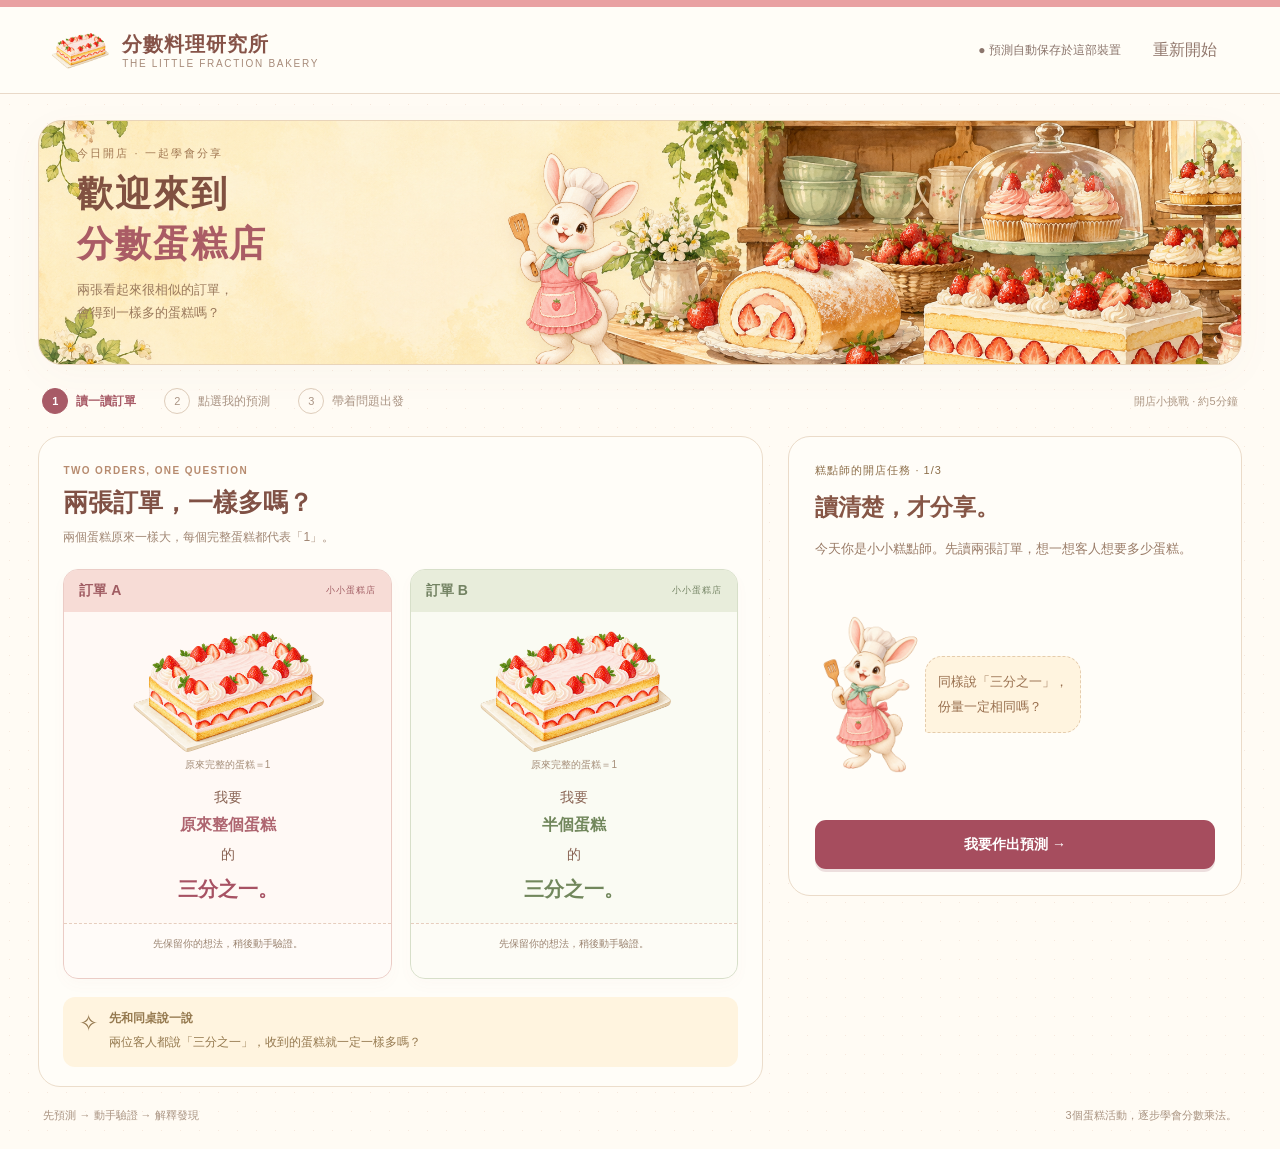
==== index.html @ c079eb22 "Publish cake fraction activities without text recording or automatic answer reveal" ====
<!doctype html><html lang="zh-Hant"><head><meta charset="utf-8"><meta name="viewport" content="width=device-width,initial-scale=1"><meta name="description" content="歡迎來到分數蛋糕店。先比較兩張訂單、點選預測，再透過蛋糕分享與雙色面積模型探索分數乘法。"><title>分數料理研究所｜分數蛋糕店</title><link rel="stylesheet" href="style.css?v=click-only-20261025"></head><body><div id="app"></div><script src="app.js?v=click-only-20261025"></script></body></html>
---- style.css ----
:root{--ink:#273e39;--muted:#6a7770;--paper:#faf8f0;--green:#285f4c;--line:#dce1d5;--blue:#88c6dd;--orange:#efb17a;--cream:#f3e5cd}*{box-sizing:border-box}body{margin:0;background:var(--paper);color:var(--ink);font-family:"Noto Sans TC","PingFang TC","Microsoft JhengHei",sans-serif;font-size:16px}button,input{font:inherit}button{cursor:pointer;touch-action:manipulation}button:disabled{cursor:not-allowed;opacity:.42}button:focus-visible,input:focus-visible,[tabindex]:focus-visible{outline:3px solid #d58c36;outline-offset:4px}header{height:88px;border-bottom:1px solid var(--line);display:flex;align-items:center;justify-content:space-between;padding:0 4vw;background:#fffdf7}.brand{display:flex;align-items:center;gap:13px}.logo{width:43px;height:43px;background:var(--green);color:#fff5df;border-radius:14px;display:grid;place-items:center;font-size:26px}.brand b{font-size:20px;letter-spacing:1px}.small{font-size:12px;letter-spacing:1.5px;color:var(--muted)}.header-right{display:flex;align-items:center;gap:20px}.save{font-size:13px;color:var(--muted)}.textbtn{background:transparent;border:0;color:var(--muted);padding:12px}.layout{max-width:1530px;margin:auto;display:grid;grid-template-columns:240px 1fr;min-height:calc(100vh - 88px)}aside{padding:35px 22px 25px 32px;border-right:1px solid var(--line)}.eyebrow{font-size:11px;letter-spacing:2px;font-weight:700;color:var(--muted)}.nav{width:100%;border:1px solid transparent;background:transparent;text-align:left;display:flex;gap:13px;padding:19px 12px;border-radius:14px;margin-top:15px;color:var(--ink);align-items:center}.nav.active{background:#e7eddf;border-color:#d5dfcb}.num{flex-shrink:0;width:32px;height:32px;border:1px solid #becabc;border-radius:50%;display:grid;place-items:center;font-size:14px}.active .num{background:var(--green);color:white;border:0}.nav strong{display:block;font-size:15px;line-height:1.6}.nav small{font-size:11px;color:var(--muted)}.aside-note{border-top:1px solid var(--line);margin-top:44px;padding-top:22px;font-size:13px;line-height:1.9;color:var(--muted)}.leaf{font-size:30px;color:#91a37b}.main{padding:34px 3vw 28px}.kicker{font-size:12px;letter-spacing:2px;color:#6d806b;display:flex;align-items:center;gap:10px}.dot{width:7px;height:7px;background:#769779;border-radius:50%}h1{font-size:32px;letter-spacing:1px;margin:12px 0 11px;line-height:1.4}.subtitle{margin:0 0 24px;color:var(--muted);font-size:14px;line-height:1.9}.stepbar{display:flex;align-items:center;gap:12px;margin-bottom:22px}.stepbar .track{display:flex;gap:5px;flex:1}.track i{height:4px;flex:1;background:#e0e5d9;border-radius:5px}.track i.done{background:#50785c}.stepbar span{font-size:12px;white-space:nowrap;color:var(--muted)}.workspace{display:grid;grid-template-columns:minmax(0,1.45fr) minmax(300px,1fr);border:1px solid var(--line);border-radius:22px;overflow:hidden;box-shadow:0 12px 40px #30462b06;background:#fffdf7;min-height:520px}.canvas{padding:26px 25px 20px;display:flex;flex-direction:column;position:relative;background:radial-gradient(circle at 15% 15%,#f4edda 0,transparent 50%),#f5f4e9}.canvas-top{display:flex;justify-content:space-between;align-items:center;font-size:12px;color:#647064}.pill{padding:7px 12px;background:#fffdf4;border:1px solid #d9decf;border-radius:20px;font-size:11px}.board{flex:1;display:flex;align-items:center;justify-content:center;min-height:280px;flex-direction:column}.model{width:100%;max-width:550px;display:block;overflow:visible}.model [role=button]{cursor:pointer;outline:none}.model [role=button]:focus-visible rect{stroke:#e17b28;stroke-width:5}.model .cell{transition:fill .25s}.legend{display:flex;flex-wrap:wrap;gap:12px;justify-content:center;font-size:11px;color:#65736a;margin-top:13px}.swatch{width:12px;height:12px;border-radius:3px;display:inline-block;vertical-align:middle;margin-right:5px;background:var(--blue)}.swatch.stripe{background:repeating-linear-gradient(135deg,#8bc8db,#8bc8db 3px,#3e685d 3px,#3e685d 4px)}.swatch.blank{background:#e7ddc9}.canvas-foot{font-size:12px;color:#7b8171;margin-top:20px;text-align:center;line-height:1.8}.control{padding:28px 27px;display:flex;flex-direction:column;border-left:1px solid var(--line)}.tag{font-size:11px;color:#8b6d48;letter-spacing:1px;margin-bottom:12px}.control h2{font-size:23px;line-height:1.55;margin:0 0 14px}.instruction{font-size:15px;line-height:1.9;color:#5e7064;margin:0 0 22px}.options{display:flex;flex-wrap:wrap;gap:9px}.opt{min-height:49px;padding:12px 17px;border:1px solid #d9dfd4;background:white;color:var(--ink);border-radius:11px}.opt.selected{background:#e8f0e3;border:2px solid var(--green);padding:11px 16px}.answers{display:flex;flex-wrap:wrap;gap:14px;align-items:center;font-size:16px;line-height:2.5}.answers label{display:flex;gap:9px;align-items:center}.answers input{width:65px;height:47px;border:1.5px solid #b8cabb;background:#fff;border-radius:9px;text-align:center;color:var(--green);font-size:21px;appearance:textfield}.answers input::-webkit-inner-spin-button{appearance:none}.frac{display:inline-flex;flex-direction:column;vertical-align:middle;text-align:center;line-height:1.25;margin:0 6px;font-family:Georgia,serif;font-size:1.15em;min-width:24px}.frac>span:first-child{border-bottom:1.5px solid currentColor;padding:0 5px 3px}.frac>span:last-child{padding:3px 5px 0}.frac input{height:40px;width:52px}.equation{font-size:25px;line-height:2.7;text-align:center;color:var(--green);margin:15px 0}.message{font-size:14px;line-height:1.8;border-radius:10px;padding:10px 12px;margin-top:15px}.message.good{background:#e9f2e3;color:#356143}.message.bad{background:#fcf0df;color:#87562e}.hintbox{background:#f6efd9;color:#75633c;font-size:13px;line-height:1.9;padding:12px;border-radius:10px;margin-top:12px}.actions{margin-top:auto;padding-top:24px;display:flex;gap:10px}.primary{background:var(--green);color:white;border:0;border-radius:11px;min-height:49px;padding:12px 23px;font-weight:600;flex:1}.secondary{background:#fffdf7;color:var(--green);border:1px solid #cbd5c4;border-radius:11px;padding:12px 16px;min-height:49px}.tools{display:flex;justify-content:space-between;align-items:center;margin-top:20px;font-size:12px;color:var(--muted)}.tools button{font-size:12px}.hintbtn{border:0;background:transparent;color:#8a7045;padding:12px}.footerline{display:flex;justify-content:space-between;margin-top:23px;color:#899080;font-size:11px;letter-spacing:.5px}.chefnote{margin-top:20px;display:flex;gap:12px;padding:15px 18px;background:#eeefdf;border-radius:14px;font-size:13px;line-height:1.8;color:#62715e}.cheficon{font-size:26px;flex-shrink:0}.complete{text-align:center;padding:65px 30px}.complete h2{font-size:31px}.complete p{line-height:2;color:var(--muted)}.stamp{font-size:65px}.complete .primary{display:inline-block;max-width:300px}.comparison{display:grid;grid-template-columns:1fr 1fr;width:100%;gap:15px}.mini{background:#fff9;border-radius:15px;padding:14px 8px;text-align:center}.mini p{font-size:13px}.formula-card{border:1px solid #d9decd;background:#fff9;border-radius:15px;padding:20px;width:100%;text-align:center}.formula-card p{font-size:13px;line-height:1.9}.model-label{font-size:15px;fill:#526653;font-family:inherit}.top-note{font-size:12px;line-height:1.8;color:#7d745d;margin-top:15px}.whole-hit{border-radius:10px}.reviewbtn{margin-top:15px}.saved-alert{color:#a06b34} @media(min-width:1500px){.main{padding-top:42px}.workspace{min-height:560px}}@media(max-width:1100px){.layout{grid-template-columns:190px 1fr}aside{padding-left:18px;padding-right:12px}.main{padding:28px 22px}.workspace{grid-template-columns:1.1fr 1fr}.control{padding:24px 20px}h1{font-size:28px}.canvas{padding:23px 15px}}@media(max-width:850px){header{height:75px;padding:0 20px}.save{display:none}.layout{display:block}aside{padding:15px 20px;border:0;display:flex;gap:8px}.eyebrow,.aside-note{display:none}.nav{margin:0;padding:10px 7px;gap:7px}.nav strong{font-size:12px}.nav small{display:none}.num{width:26px;height:26px;font-size:12px}.main{padding:12px 20px 25px}.workspace{grid-template-columns:1fr 1fr}h1{font-size:27px}.board{min-height:235px}.control h2{font-size:20px}}@media(max-width:650px){.brand b{font-size:17px}.brand .small{font-size:9px}.header-right{gap:0}.workspace{display:flex;flex-direction:column}.canvas{min-height:300px}.board{min-height:210px}.control{border-left:0;border-top:1px solid var(--line)}.canvas-foot{margin-top:10px}.subtitle{font-size:13px}.footerline span:last-child{display:none}.tools{flex-wrap:wrap}.comparison{gap:5px}.nav{justify-content:center}.nav strong{font-size:11px}.nav .num{display:none}}@media(prefers-reduced-motion:reduce){*{transition:none!important;animation:none!important}}
/* The little fraction bakery */
:root{--ink:#624740;--muted:#8b756c;--paper:#fffbf4;--green:#a64d5e;--line:#eddfd1;--cream:#fff0d6}body{background-color:var(--paper);background-image:radial-gradient(#e9cbbc66 .7px,transparent .7px);background-size:19px 19px}header{background:#fffdf7;border-top:7px solid #e9a1a2;height:94px;border-bottom-color:#e9d9c8}.logo{width:58px;height:53px;background:transparent;border-radius:0}.logo img{width:100%;height:100%;object-fit:contain}.brand b{color:#865348;font-size:20px}.brand .small{color:#a78b7a;letter-spacing:1.7px;font-size:10px}.header-right .save{font-size:12px}.layout{min-height:calc(100vh - 94px)}aside{background:#fffaf0b8}.nav{border-radius:14px;padding:15px 10px;margin-top:10px}.nav.active{background:#f9e7e4;border-color:#edccca}.num{border-color:#d7baad}.nav strong{font-size:14px}.nav small{color:#9a7d70}.intro-nav{border:1px dashed #dec5b4;background:#fff7e9}.intro-nav .num{font-size:11px}.aside-note{margin-top:22px;padding-top:10px}.aside-chef{display:block;width:116px;height:155px;object-fit:contain;margin:0 auto 10px}.leaf{display:none}.main{padding-top:24px}.bakery-ribbon{height:93px;margin-bottom:22px;border:1px solid #eddbc1;border-radius:16px;background:#fff2d7 url('bakery-banner.png') center 46%/cover no-repeat;display:flex;justify-content:center;flex-direction:column;padding:16px 22px;overflow:hidden;color:#845543}.bakery-ribbon span{font-size:19px;font-weight:700;letter-spacing:1px;width:max-content;max-width:65%;text-shadow:0 1px 6px #fff7e8}.bakery-ribbon small{font-size:11px;margin-top:8px;letter-spacing:2px}.kicker{color:#a66d65}.dot{background:#d88f91}h1{font-size:30px;margin-top:9px}.subtitle{margin-bottom:18px}.track i.done{background:#bc737d}.workspace{border-radius:23px;box-shadow:0 10px 35px #9a604a08;background:#fffdfa}.canvas{background:radial-gradient(ellipse at 20% 20%,#fff4df,transparent 70%),#fbf4e8}.canvas-top{color:#8d7566}.pill{border-color:#ead5bb;color:#967a59}.control{background:#fffdf9}.control .tag{color:#ad7c65}.primary{background:#a64d5e;box-shadow:0 3px 0 #843a4c26;transition:background .15s,transform .15s}.primary:hover:not(:disabled){background:#943e50;transform:translateY(-1px)}.primary:disabled{box-shadow:none}.secondary{border-color:#d9c1b1;color:#916150}.opt{border-color:#e4d2c3;background:#fffdfa;color:#705047}.opt.selected{background:#fceae7;border-color:#b86676}.answers input{border-color:#d6b8ac;color:#a04f5a;background:#fffefb}.hintbox{background:#fff0d5;color:#8e6b42}.message.good{background:#edf3e7;color:#56734f}.message.bad{background:#fff0de;color:#966337}.textbtn{color:#93796e}.chefnote{background:#f7ece1;border:1px solid #ead7c7;align-items:center;color:#896957;margin-top:17px;padding:9px 17px}.cheficon{height:70px;width:52px;object-fit:contain}.chefnote strong{color:#9d5862}.legend{color:#8a7668}.canvas-foot{color:#9b8977}.celebration-cake{width:180px;height:125px;object-fit:contain}.complete{padding-top:34px}.prediction-recall{border:1px dashed #d9b7a4;border-radius:12px;background:#fff6e8;padding:11px 13px;font-size:12px;line-height:1.7;margin-bottom:12px}.prediction-recall p{margin:5px 0}.order-comparison{max-width:600px;margin:20px auto;border:1px solid #e6d7c1;border-radius:16px;padding:18px;background:#fff9ee}.comparison-heading{font-weight:bold;color:#9c5961;margin-bottom:12px}.order-comparison>p{font-size:13px;line-height:1.8}.order-comparison .mini{background:#fffdf7}.original-prediction{border-top:1px dashed #e4cdba;padding-top:12px;color:#977969;font-size:12px!important}.intro-main{max-width:1360px;margin:0 auto;padding:26px 3vw 20px}.welcome-hero{height:245px;border:1px solid #e9d4b9;border-radius:24px;background:#fff0d3 url('bakery-banner.png') center/cover no-repeat;position:relative;overflow:hidden;box-shadow:0 10px 40px #986c4709}.welcome-copy{padding:25px 38px;position:relative;z-index:1}.bakery-label{font-size:11px;letter-spacing:2px;color:#a17852}.welcome-copy h1{font-size:36px;font-weight:700;line-height:1.4;letter-spacing:2px;margin:8px 0;color:#815141}.welcome-copy h1 em{font-style:normal;color:#aa5c65}.welcome-copy p{font-size:13px;line-height:1.8;margin:8px 0;color:#9a795c}.welcome-bunny{position:absolute;left:38%;bottom:-8px;height:220px;max-width:26%;object-fit:contain;filter:drop-shadow(0 5px 7px #ad75451c)}.intro-stepper{display:flex;gap:28px;align-items:center;padding:23px 4px 22px}.intro-stepper>span{display:flex;align-items:center;gap:8px;font-size:12px;color:#aa9484}.intro-stepper i{font-style:normal;display:grid;place-items:center;width:26px;height:26px;border-radius:50%;border:1px solid #decdbb;font-size:11px}.intro-stepper .current{font-weight:700;color:#a85b67}.intro-stepper .current i{background:#a85b67;color:#fff;border-color:#a85b67}.intro-stepper .done i{background:#eaf0e1;border-color:#d7e0c7;color:#72855e}.intro-stepper small{margin-left:auto;font-size:11px;color:#ad9784}.intro-layout{display:grid;grid-template-columns:minmax(0,1.6fr) minmax(300px,1fr);gap:25px;align-items:start}.order-area{padding:23px 24px 19px;border:1px solid #ecddcb;border-radius:22px;background:#fffdf8}.order-heading h2{font-size:25px;color:#805145;margin:8px 0}.order-heading>p{font-size:12px;line-height:1.8;color:#a08673;margin:7px 0 20px}.order-heading .eyebrow{color:#b78b6f;letter-spacing:1.4px;font-size:10px}.order-cards{display:grid;grid-template-columns:1fr 1fr;gap:18px}.order-card{background:#fff9f5;border:1px solid #ebccc6;border-radius:15px;overflow:hidden;position:relative;text-align:center;box-shadow:0 6px 15px #ad7c5d07}.order-top{display:flex;align-items:center;justify-content:space-between;padding:12px 15px;background:#f7dcd6;color:#a05c62;font-weight:bold;font-size:14px}.order-top small{font-size:9px;font-weight:400;letter-spacing:1px}.order-card.mint{border-color:#d7dfc9;background:#fafbf3}.mint .order-top{background:#e8eddb;color:#738363}.order-cake{display:block;margin:12px auto 0;width:86%;height:130px;object-fit:contain;transition:transform .2s}.order-card:hover .order-cake{transform:translateY(-3px)}.whole-caption{font-size:10px;color:#a58e79}.order-card>p{font-size:14px;line-height:1.9;margin:12px 8px 15px;color:#896353}.order-card p span{display:block;font-size:16px;font-weight:600;color:#ae6570}.order-card p strong{display:block;font-size:20px;color:#a75263;margin-top:3px}.mint p span,.mint p strong{color:#71875c}.receipt-bottom{border-top:1px dashed #e7cebe;font-size:10px;line-height:1.7;padding:11px 10px;min-height:55px;background:#fffdf96b;color:#9b8471}.talk-prompt{display:flex;gap:11px;margin-top:18px;background:#fff4df;border-radius:12px;padding:13px 16px;font-size:12px;color:#95794f}.talk-prompt>span{font-size:23px}.talk-prompt p{margin:5px 0 0;line-height:1.8}.intro-control{background:#fffdf8;border:1px solid #ebdbc9;border-radius:22px;padding:26px;display:flex;flex-direction:column;min-height:460px}.intro-control h2{font-size:23px;line-height:1.5;margin:0 0 12px;color:#865646}.intro-control>p{font-size:13px;line-height:1.9;color:#9a7c68;margin:0 0 18px}.intro-control .primary{flex:none;margin-top:20px;font-size:14px}.chef-speech{display:flex;gap:5px;align-items:center;padding:15px 0 5px;flex:1}.chef-speech img{width:105px;height:165px;object-fit:contain}.chef-speech span{border:1px dashed #e5ccac;border-radius:17px 17px 17px 3px;background:#fff4df;padding:13px 12px;font-size:13px;color:#99704f;line-height:1.9}.prediction-options{display:grid;gap:9px}.prediction-options .opt{text-align:left;min-height:46px;padding:10px 14px;font-size:13px}.prediction-options .opt.selected{padding:9px 13px}.reason-label{margin-top:20px;font-size:12px;color:#93735f;font-weight:bold}textarea{font:inherit;font-size:13px;line-height:1.8;resize:vertical;border:1px solid #deccba;border-radius:11px;padding:11px 13px;min-height:87px;background:#fffefa;color:#745449;margin-top:8px;width:100%}textarea:focus{outline:2px solid #c78a91;outline-offset:2px}.reason-help{font-size:10px;color:#b19b86;line-height:1.7;margin-top:7px}.intro-feedback{min-height:45px;font-size:12px;line-height:1.8;color:#94744d;margin-top:15px}.prediction-note{border:1px dashed #dfc9b5;border-radius:12px;padding:12px 14px;background:#fff8ec;margin-top:16px;font-size:12px;color:#a08065;overflow-wrap:anywhere}.prediction-note p{line-height:1.8;margin:4px 0 0}.intro-footer{display:flex;justify-content:space-between;padding:21px 5px 6px;font-size:11px;color:#aa9482}.intro-control .textbtn{font-size:11px;margin-top:10px}.comparison .model{max-width:100%}
@media(min-width:1500px){.intro-main{padding-top:34px}.welcome-hero{height:265px}.welcome-copy{padding-top:30px}.welcome-bunny{height:250px}}
@media(max-width:1100px){.intro-main{padding-left:25px;padding-right:25px}.intro-layout{gap:18px;grid-template-columns:minmax(0,1.45fr) minmax(295px,1fr)}.order-area{padding:21px 17px}.order-cards{gap:12px}.intro-control{padding:23px 20px}.order-card p span{font-size:14px}.order-cake{height:110px}.welcome-copy h1{font-size:32px}.intro-stepper{gap:17px}.welcome-bunny{left:40%;height:205px}}
@media(max-width:850px){header{height:80px}.layout{min-height:calc(100vh - 80px)}aside{padding-top:13px;padding-bottom:13px}.aside-note{display:none}.nav{margin-top:0;padding:9px 5px}.nav strong{font-size:11px}.intro-nav{border-style:solid}.bakery-ribbon{height:75px;padding:10px 16px;margin-bottom:18px}.bakery-ribbon span{font-size:16px}.intro-layout{grid-template-columns:1fr}.intro-control{min-height:0}.chef-speech{display:none}.welcome-hero{height:220px}.welcome-copy{padding-left:25px}.welcome-bunny{height:195px;left:41%}.intro-stepper{gap:18px}.intro-stepper small{display:none}.order-cake{height:145px}.intro-control .primary{align-self:stretch}.order-area{padding:23px}.order-card>p{font-size:15px}.order-card p span{font-size:17px}}
@media(max-width:650px){header{padding-left:13px;padding-right:13px}.brand b{font-size:16px}.logo{width:44px;height:43px}.brand .small{font-size:8px}.header-right .textbtn{font-size:11px;padding:8px}.intro-main{padding:17px 15px}.welcome-hero{height:225px;border-radius:18px;background-position:42% center}.welcome-copy{padding:23px 20px;max-width:80%;background:linear-gradient(90deg,#fff4d3ed 60%,#fff4d300)}.welcome-copy h1{font-size:27px}.welcome-copy p{font-size:11px}.bakery-label{font-size:9px;letter-spacing:1px}.welcome-bunny{height:150px;left:auto;right:0;bottom:-5px;max-width:31%}.intro-stepper{padding-top:18px;padding-bottom:18px;gap:12px;justify-content:space-between}.intro-stepper>span{font-size:10px;gap:5px}.intro-stepper i{width:21px;height:21px;font-size:9px}.order-area{padding:20px 14px}.order-heading h2{font-size:22px}.order-cards{gap:10px}.order-top{padding:10px;font-size:12px}.order-top small{display:none}.order-cake{height:95px;width:94%}.order-card>p{font-size:12px;margin:8px 5px 13px}.order-card p span{font-size:13px}.order-card p strong{font-size:17px}.whole-caption{font-size:8px}.receipt-bottom{font-size:9px;min-height:60px;padding:9px 7px}.talk-prompt{padding:12px;font-size:11px}.intro-control{padding:23px 20px}.intro-footer{font-size:10px;gap:15px;line-height:1.8}.intro-footer span:last-child{display:none}.bakery-ribbon span{font-size:14px;max-width:72%}.bakery-ribbon small{font-size:9px}.main{padding-top:10px}.canvas{min-height:320px}.nav strong{font-size:10px}.aside-chef{display:none}.chefnote{font-size:12px}.cheficon{height:58px;width:42px}.order-comparison{padding:13px}.order-comparison .mini{padding:10px 5px}}
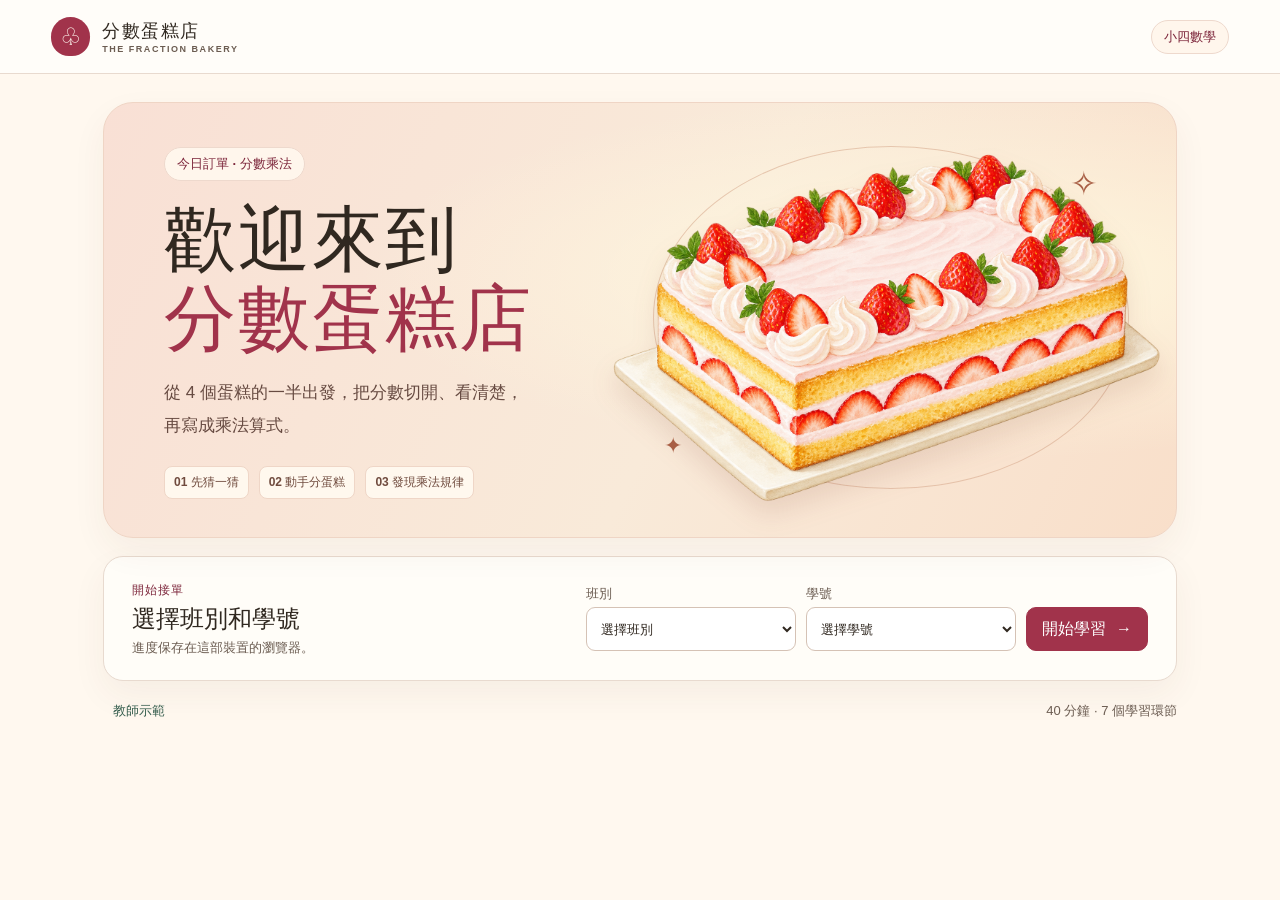
==== commit c14b25a8: "Build the 40-minute fraction bakery lesson" ====
--- a/index.html
+++ b/index.html
@@ -1 +1,14 @@
-<!doctype html><html lang="zh-Hant"><head><meta charset="utf-8"><meta name="viewport" content="width=device-width,initial-scale=1"><meta name="description" content="歡迎來到分數蛋糕店。先比較兩張訂單、點選預測，再透過蛋糕分享與雙色面積模型探索分數乘法。"><title>分數料理研究所｜分數蛋糕店</title><link rel="stylesheet" href="style.css?v=click-only-20261025"></head><body><div id="app"></div><script src="app.js?v=click-only-20261025"></script></body></html>
+<!doctype html>
+<html lang="zh-Hant-HK">
+<head>
+<meta charset="utf-8">
+<meta name="viewport" content="width=device-width, initial-scale=1">
+<meta name="description" content="由四個蛋糕的一半開始，用等分和面積模型探索分數乘法。">
+<meta name="theme-color" content="#fff8f0">
+<title>分數料理研究所｜分數蛋糕店</title>
+<link rel="stylesheet" href="./style.css?v=20261108">
+<script defer src="./app.js?v=20261108"></script>
+<script defer src="https://wongngaiyam3-rgb.github.io/learning-resource-hub/xiaoke-widget/v1.js?v=20261102-1" data-xiaoke-site="分數料理研究所" data-xiaoke-topic="fraction"></script>
+</head>
+<body><a class="skip" href="#main">跳到學習內容</a><div id="app"></div><noscript>請啟用 JavaScript 後再進入分數蛋糕店。</noscript></body>
+</html>
--- a/style.css
+++ b/style.css
@@ -1,7 +1,235 @@
-:root{--ink:#273e39;--muted:#6a7770;--paper:#faf8f0;--green:#285f4c;--line:#dce1d5;--blue:#88c6dd;--orange:#efb17a;--cream:#f3e5cd}*{box-sizing:border-box}body{margin:0;background:var(--paper);color:var(--ink);font-family:"Noto Sans TC","PingFang TC","Microsoft JhengHei",sans-serif;font-size:16px}button,input{font:inherit}button{cursor:pointer;touch-action:manipulation}button:disabled{cursor:not-allowed;opacity:.42}button:focus-visible,input:focus-visible,[tabindex]:focus-visible{outline:3px solid #d58c36;outline-offset:4px}header{height:88px;border-bottom:1px solid var(--line);display:flex;align-items:center;justify-content:space-between;padding:0 4vw;background:#fffdf7}.brand{display:flex;align-items:center;gap:13px}.logo{width:43px;height:43px;background:var(--green);color:#fff5df;border-radius:14px;display:grid;place-items:center;font-size:26px}.brand b{font-size:20px;letter-spacing:1px}.small{font-size:12px;letter-spacing:1.5px;color:var(--muted)}.header-right{display:flex;align-items:center;gap:20px}.save{font-size:13px;color:var(--muted)}.textbtn{background:transparent;border:0;color:var(--muted);padding:12px}.layout{max-width:1530px;margin:auto;display:grid;grid-template-columns:240px 1fr;min-height:calc(100vh - 88px)}aside{padding:35px 22px 25px 32px;border-right:1px solid var(--line)}.eyebrow{font-size:11px;letter-spacing:2px;font-weight:700;color:var(--muted)}.nav{width:100%;border:1px solid transparent;background:transparent;text-align:left;display:flex;gap:13px;padding:19px 12px;border-radius:14px;margin-top:15px;color:var(--ink);align-items:center}.nav.active{background:#e7eddf;border-color:#d5dfcb}.num{flex-shrink:0;width:32px;height:32px;border:1px solid #becabc;border-radius:50%;display:grid;place-items:center;font-size:14px}.active .num{background:var(--green);color:white;border:0}.nav strong{display:block;font-size:15px;line-height:1.6}.nav small{font-size:11px;color:var(--muted)}.aside-note{border-top:1px solid var(--line);margin-top:44px;padding-top:22px;font-size:13px;line-height:1.9;color:var(--muted)}.leaf{font-size:30px;color:#91a37b}.main{padding:34px 3vw 28px}.kicker{font-size:12px;letter-spacing:2px;color:#6d806b;display:flex;align-items:center;gap:10px}.dot{width:7px;height:7px;background:#769779;border-radius:50%}h1{font-size:32px;letter-spacing:1px;margin:12px 0 11px;line-height:1.4}.subtitle{margin:0 0 24px;color:var(--muted);font-size:14px;line-height:1.9}.stepbar{display:flex;align-items:center;gap:12px;margin-bottom:22px}.stepbar .track{display:flex;gap:5px;flex:1}.track i{height:4px;flex:1;background:#e0e5d9;border-radius:5px}.track i.done{background:#50785c}.stepbar span{font-size:12px;white-space:nowrap;color:var(--muted)}.workspace{display:grid;grid-template-columns:minmax(0,1.45fr) minmax(300px,1fr);border:1px solid var(--line);border-radius:22px;overflow:hidden;box-shadow:0 12px 40px #30462b06;background:#fffdf7;min-height:520px}.canvas{padding:26px 25px 20px;display:flex;flex-direction:column;position:relative;background:radial-gradient(circle at 15% 15%,#f4edda 0,transparent 50%),#f5f4e9}.canvas-top{display:flex;justify-content:space-between;align-items:center;font-size:12px;color:#647064}.pill{padding:7px 12px;background:#fffdf4;border:1px solid #d9decf;border-radius:20px;font-size:11px}.board{flex:1;display:flex;align-items:center;justify-content:center;min-height:280px;flex-direction:column}.model{width:100%;max-width:550px;display:block;overflow:visible}.model [role=button]{cursor:pointer;outline:none}.model [role=button]:focus-visible rect{stroke:#e17b28;stroke-width:5}.model .cell{transition:fill .25s}.legend{display:flex;flex-wrap:wrap;gap:12px;justify-content:center;font-size:11px;color:#65736a;margin-top:13px}.swatch{width:12px;height:12px;border-radius:3px;display:inline-block;vertical-align:middle;margin-right:5px;background:var(--blue)}.swatch.stripe{background:repeating-linear-gradient(135deg,#8bc8db,#8bc8db 3px,#3e685d 3px,#3e685d 4px)}.swatch.blank{background:#e7ddc9}.canvas-foot{font-size:12px;color:#7b8171;margin-top:20px;text-align:center;line-height:1.8}.control{padding:28px 27px;display:flex;flex-direction:column;border-left:1px solid var(--line)}.tag{font-size:11px;color:#8b6d48;letter-spacing:1px;margin-bottom:12px}.control h2{font-size:23px;line-height:1.55;margin:0 0 14px}.instruction{font-size:15px;line-height:1.9;color:#5e7064;margin:0 0 22px}.options{display:flex;flex-wrap:wrap;gap:9px}.opt{min-height:49px;padding:12px 17px;border:1px solid #d9dfd4;background:white;color:var(--ink);border-radius:11px}.opt.selected{background:#e8f0e3;border:2px solid var(--green);padding:11px 16px}.answers{display:flex;flex-wrap:wrap;gap:14px;align-items:center;font-size:16px;line-height:2.5}.answers label{display:flex;gap:9px;align-items:center}.answers input{width:65px;height:47px;border:1.5px solid #b8cabb;background:#fff;border-radius:9px;text-align:center;color:var(--green);font-size:21px;appearance:textfield}.answers input::-webkit-inner-spin-button{appearance:none}.frac{display:inline-flex;flex-direction:column;vertical-align:middle;text-align:center;line-height:1.25;margin:0 6px;font-family:Georgia,serif;font-size:1.15em;min-width:24px}.frac>span:first-child{border-bottom:1.5px solid currentColor;padding:0 5px 3px}.frac>span:last-child{padding:3px 5px 0}.frac input{height:40px;width:52px}.equation{font-size:25px;line-height:2.7;text-align:center;color:var(--green);margin:15px 0}.message{font-size:14px;line-height:1.8;border-radius:10px;padding:10px 12px;margin-top:15px}.message.good{background:#e9f2e3;color:#356143}.message.bad{background:#fcf0df;color:#87562e}.hintbox{background:#f6efd9;color:#75633c;font-size:13px;line-height:1.9;padding:12px;border-radius:10px;margin-top:12px}.actions{margin-top:auto;padding-top:24px;display:flex;gap:10px}.primary{background:var(--green);color:white;border:0;border-radius:11px;min-height:49px;padding:12px 23px;font-weight:600;flex:1}.secondary{background:#fffdf7;color:var(--green);border:1px solid #cbd5c4;border-radius:11px;padding:12px 16px;min-height:49px}.tools{display:flex;justify-content:space-between;align-items:center;margin-top:20px;font-size:12px;color:var(--muted)}.tools button{font-size:12px}.hintbtn{border:0;background:transparent;color:#8a7045;padding:12px}.footerline{display:flex;justify-content:space-between;margin-top:23px;color:#899080;font-size:11px;letter-spacing:.5px}.chefnote{margin-top:20px;display:flex;gap:12px;padding:15px 18px;background:#eeefdf;border-radius:14px;font-size:13px;line-height:1.8;color:#62715e}.cheficon{font-size:26px;flex-shrink:0}.complete{text-align:center;padding:65px 30px}.complete h2{font-size:31px}.complete p{line-height:2;color:var(--muted)}.stamp{font-size:65px}.complete .primary{display:inline-block;max-width:300px}.comparison{display:grid;grid-template-columns:1fr 1fr;width:100%;gap:15px}.mini{background:#fff9;border-radius:15px;padding:14px 8px;text-align:center}.mini p{font-size:13px}.formula-card{border:1px solid #d9decd;background:#fff9;border-radius:15px;padding:20px;width:100%;text-align:center}.formula-card p{font-size:13px;line-height:1.9}.model-label{font-size:15px;fill:#526653;font-family:inherit}.top-note{font-size:12px;line-height:1.8;color:#7d745d;margin-top:15px}.whole-hit{border-radius:10px}.reviewbtn{margin-top:15px}.saved-alert{color:#a06b34} @media(min-width:1500px){.main{padding-top:42px}.workspace{min-height:560px}}@media(max-width:1100px){.layout{grid-template-columns:190px 1fr}aside{padding-left:18px;padding-right:12px}.main{padding:28px 22px}.workspace{grid-template-columns:1.1fr 1fr}.control{padding:24px 20px}h1{font-size:28px}.canvas{padding:23px 15px}}@media(max-width:850px){header{height:75px;padding:0 20px}.save{display:none}.layout{display:block}aside{padding:15px 20px;border:0;display:flex;gap:8px}.eyebrow,.aside-note{display:none}.nav{margin:0;padding:10px 7px;gap:7px}.nav strong{font-size:12px}.nav small{display:none}.num{width:26px;height:26px;font-size:12px}.main{padding:12px 20px 25px}.workspace{grid-template-columns:1fr 1fr}h1{font-size:27px}.board{min-height:235px}.control h2{font-size:20px}}@media(max-width:650px){.brand b{font-size:17px}.brand .small{font-size:9px}.header-right{gap:0}.workspace{display:flex;flex-direction:column}.canvas{min-height:300px}.board{min-height:210px}.control{border-left:0;border-top:1px solid var(--line)}.canvas-foot{margin-top:10px}.subtitle{font-size:13px}.footerline span:last-child{display:none}.tools{flex-wrap:wrap}.comparison{gap:5px}.nav{justify-content:center}.nav strong{font-size:11px}.nav .num{display:none}}@media(prefers-reduced-motion:reduce){*{transition:none!important;animation:none!important}}
-/* The little fraction bakery */
-:root{--ink:#624740;--muted:#8b756c;--paper:#fffbf4;--green:#a64d5e;--line:#eddfd1;--cream:#fff0d6}body{background-color:var(--paper);background-image:radial-gradient(#e9cbbc66 .7px,transparent .7px);background-size:19px 19px}header{background:#fffdf7;border-top:7px solid #e9a1a2;height:94px;border-bottom-color:#e9d9c8}.logo{width:58px;height:53px;background:transparent;border-radius:0}.logo img{width:100%;height:100%;object-fit:contain}.brand b{color:#865348;font-size:20px}.brand .small{color:#a78b7a;letter-spacing:1.7px;font-size:10px}.header-right .save{font-size:12px}.layout{min-height:calc(100vh - 94px)}aside{background:#fffaf0b8}.nav{border-radius:14px;padding:15px 10px;margin-top:10px}.nav.active{background:#f9e7e4;border-color:#edccca}.num{border-color:#d7baad}.nav strong{font-size:14px}.nav small{color:#9a7d70}.intro-nav{border:1px dashed #dec5b4;background:#fff7e9}.intro-nav .num{font-size:11px}.aside-note{margin-top:22px;padding-top:10px}.aside-chef{display:block;width:116px;height:155px;object-fit:contain;margin:0 auto 10px}.leaf{display:none}.main{padding-top:24px}.bakery-ribbon{height:93px;margin-bottom:22px;border:1px solid #eddbc1;border-radius:16px;background:#fff2d7 url('bakery-banner.png') center 46%/cover no-repeat;display:flex;justify-content:center;flex-direction:column;padding:16px 22px;overflow:hidden;color:#845543}.bakery-ribbon span{font-size:19px;font-weight:700;letter-spacing:1px;width:max-content;max-width:65%;text-shadow:0 1px 6px #fff7e8}.bakery-ribbon small{font-size:11px;margin-top:8px;letter-spacing:2px}.kicker{color:#a66d65}.dot{background:#d88f91}h1{font-size:30px;margin-top:9px}.subtitle{margin-bottom:18px}.track i.done{background:#bc737d}.workspace{border-radius:23px;box-shadow:0 10px 35px #9a604a08;background:#fffdfa}.canvas{background:radial-gradient(ellipse at 20% 20%,#fff4df,transparent 70%),#fbf4e8}.canvas-top{color:#8d7566}.pill{border-color:#ead5bb;color:#967a59}.control{background:#fffdf9}.control .tag{color:#ad7c65}.primary{background:#a64d5e;box-shadow:0 3px 0 #843a4c26;transition:background .15s,transform .15s}.primary:hover:not(:disabled){background:#943e50;transform:translateY(-1px)}.primary:disabled{box-shadow:none}.secondary{border-color:#d9c1b1;color:#916150}.opt{border-color:#e4d2c3;background:#fffdfa;color:#705047}.opt.selected{background:#fceae7;border-color:#b86676}.answers input{border-color:#d6b8ac;color:#a04f5a;background:#fffefb}.hintbox{background:#fff0d5;color:#8e6b42}.message.good{background:#edf3e7;color:#56734f}.message.bad{background:#fff0de;color:#966337}.textbtn{color:#93796e}.chefnote{background:#f7ece1;border:1px solid #ead7c7;align-items:center;color:#896957;margin-top:17px;padding:9px 17px}.cheficon{height:70px;width:52px;object-fit:contain}.chefnote strong{color:#9d5862}.legend{color:#8a7668}.canvas-foot{color:#9b8977}.celebration-cake{width:180px;height:125px;object-fit:contain}.complete{padding-top:34px}.prediction-recall{border:1px dashed #d9b7a4;border-radius:12px;background:#fff6e8;padding:11px 13px;font-size:12px;line-height:1.7;margin-bottom:12px}.prediction-recall p{margin:5px 0}.order-comparison{max-width:600px;margin:20px auto;border:1px solid #e6d7c1;border-radius:16px;padding:18px;background:#fff9ee}.comparison-heading{font-weight:bold;color:#9c5961;margin-bottom:12px}.order-comparison>p{font-size:13px;line-height:1.8}.order-comparison .mini{background:#fffdf7}.original-prediction{border-top:1px dashed #e4cdba;padding-top:12px;color:#977969;font-size:12px!important}.intro-main{max-width:1360px;margin:0 auto;padding:26px 3vw 20px}.welcome-hero{height:245px;border:1px solid #e9d4b9;border-radius:24px;background:#fff0d3 url('bakery-banner.png') center/cover no-repeat;position:relative;overflow:hidden;box-shadow:0 10px 40px #986c4709}.welcome-copy{padding:25px 38px;position:relative;z-index:1}.bakery-label{font-size:11px;letter-spacing:2px;color:#a17852}.welcome-copy h1{font-size:36px;font-weight:700;line-height:1.4;letter-spacing:2px;margin:8px 0;color:#815141}.welcome-copy h1 em{font-style:normal;color:#aa5c65}.welcome-copy p{font-size:13px;line-height:1.8;margin:8px 0;color:#9a795c}.welcome-bunny{position:absolute;left:38%;bottom:-8px;height:220px;max-width:26%;object-fit:contain;filter:drop-shadow(0 5px 7px #ad75451c)}.intro-stepper{display:flex;gap:28px;align-items:center;padding:23px 4px 22px}.intro-stepper>span{display:flex;align-items:center;gap:8px;font-size:12px;color:#aa9484}.intro-stepper i{font-style:normal;display:grid;place-items:center;width:26px;height:26px;border-radius:50%;border:1px solid #decdbb;font-size:11px}.intro-stepper .current{font-weight:700;color:#a85b67}.intro-stepper .current i{background:#a85b67;color:#fff;border-color:#a85b67}.intro-stepper .done i{background:#eaf0e1;border-color:#d7e0c7;color:#72855e}.intro-stepper small{margin-left:auto;font-size:11px;color:#ad9784}.intro-layout{display:grid;grid-template-columns:minmax(0,1.6fr) minmax(300px,1fr);gap:25px;align-items:start}.order-area{padding:23px 24px 19px;border:1px solid #ecddcb;border-radius:22px;background:#fffdf8}.order-heading h2{font-size:25px;color:#805145;margin:8px 0}.order-heading>p{font-size:12px;line-height:1.8;color:#a08673;margin:7px 0 20px}.order-heading .eyebrow{color:#b78b6f;letter-spacing:1.4px;font-size:10px}.order-cards{display:grid;grid-template-columns:1fr 1fr;gap:18px}.order-card{background:#fff9f5;border:1px solid #ebccc6;border-radius:15px;overflow:hidden;position:relative;text-align:center;box-shadow:0 6px 15px #ad7c5d07}.order-top{display:flex;align-items:center;justify-content:space-between;padding:12px 15px;background:#f7dcd6;color:#a05c62;font-weight:bold;font-size:14px}.order-top small{font-size:9px;font-weight:400;letter-spacing:1px}.order-card.mint{border-color:#d7dfc9;background:#fafbf3}.mint .order-top{background:#e8eddb;color:#738363}.order-cake{display:block;margin:12px auto 0;width:86%;height:130px;object-fit:contain;transition:transform .2s}.order-card:hover .order-cake{transform:translateY(-3px)}.whole-caption{font-size:10px;color:#a58e79}.order-card>p{font-size:14px;line-height:1.9;margin:12px 8px 15px;color:#896353}.order-card p span{display:block;font-size:16px;font-weight:600;color:#ae6570}.order-card p strong{display:block;font-size:20px;color:#a75263;margin-top:3px}.mint p span,.mint p strong{color:#71875c}.receipt-bottom{border-top:1px dashed #e7cebe;font-size:10px;line-height:1.7;padding:11px 10px;min-height:55px;background:#fffdf96b;color:#9b8471}.talk-prompt{display:flex;gap:11px;margin-top:18px;background:#fff4df;border-radius:12px;padding:13px 16px;font-size:12px;color:#95794f}.talk-prompt>span{font-size:23px}.talk-prompt p{margin:5px 0 0;line-height:1.8}.intro-control{background:#fffdf8;border:1px solid #ebdbc9;border-radius:22px;padding:26px;display:flex;flex-direction:column;min-height:460px}.intro-control h2{font-size:23px;line-height:1.5;margin:0 0 12px;color:#865646}.intro-control>p{font-size:13px;line-height:1.9;color:#9a7c68;margin:0 0 18px}.intro-control .primary{flex:none;margin-top:20px;font-size:14px}.chef-speech{display:flex;gap:5px;align-items:center;padding:15px 0 5px;flex:1}.chef-speech img{width:105px;height:165px;object-fit:contain}.chef-speech span{border:1px dashed #e5ccac;border-radius:17px 17px 17px 3px;background:#fff4df;padding:13px 12px;font-size:13px;color:#99704f;line-height:1.9}.prediction-options{display:grid;gap:9px}.prediction-options .opt{text-align:left;min-height:46px;padding:10px 14px;font-size:13px}.prediction-options .opt.selected{padding:9px 13px}.reason-label{margin-top:20px;font-size:12px;color:#93735f;font-weight:bold}textarea{font:inherit;font-size:13px;line-height:1.8;resize:vertical;border:1px solid #deccba;border-radius:11px;padding:11px 13px;min-height:87px;background:#fffefa;color:#745449;margin-top:8px;width:100%}textarea:focus{outline:2px solid #c78a91;outline-offset:2px}.reason-help{font-size:10px;color:#b19b86;line-height:1.7;margin-top:7px}.intro-feedback{min-height:45px;font-size:12px;line-height:1.8;color:#94744d;margin-top:15px}.prediction-note{border:1px dashed #dfc9b5;border-radius:12px;padding:12px 14px;background:#fff8ec;margin-top:16px;font-size:12px;color:#a08065;overflow-wrap:anywhere}.prediction-note p{line-height:1.8;margin:4px 0 0}.intro-footer{display:flex;justify-content:space-between;padding:21px 5px 6px;font-size:11px;color:#aa9482}.intro-control .textbtn{font-size:11px;margin-top:10px}.comparison .model{max-width:100%}
-@media(min-width:1500px){.intro-main{padding-top:34px}.welcome-hero{height:265px}.welcome-copy{padding-top:30px}.welcome-bunny{height:250px}}
-@media(max-width:1100px){.intro-main{padding-left:25px;padding-right:25px}.intro-layout{gap:18px;grid-template-columns:minmax(0,1.45fr) minmax(295px,1fr)}.order-area{padding:21px 17px}.order-cards{gap:12px}.intro-control{padding:23px 20px}.order-card p span{font-size:14px}.order-cake{height:110px}.welcome-copy h1{font-size:32px}.intro-stepper{gap:17px}.welcome-bunny{left:40%;height:205px}}
-@media(max-width:850px){header{height:80px}.layout{min-height:calc(100vh - 80px)}aside{padding-top:13px;padding-bottom:13px}.aside-note{display:none}.nav{margin-top:0;padding:9px 5px}.nav strong{font-size:11px}.intro-nav{border-style:solid}.bakery-ribbon{height:75px;padding:10px 16px;margin-bottom:18px}.bakery-ribbon span{font-size:16px}.intro-layout{grid-template-columns:1fr}.intro-control{min-height:0}.chef-speech{display:none}.welcome-hero{height:220px}.welcome-copy{padding-left:25px}.welcome-bunny{height:195px;left:41%}.intro-stepper{gap:18px}.intro-stepper small{display:none}.order-cake{height:145px}.intro-control .primary{align-self:stretch}.order-area{padding:23px}.order-card>p{font-size:15px}.order-card p span{font-size:17px}}
-@media(max-width:650px){header{padding-left:13px;padding-right:13px}.brand b{font-size:16px}.logo{width:44px;height:43px}.brand .small{font-size:8px}.header-right .textbtn{font-size:11px;padding:8px}.intro-main{padding:17px 15px}.welcome-hero{height:225px;border-radius:18px;background-position:42% center}.welcome-copy{padding:23px 20px;max-width:80%;background:linear-gradient(90deg,#fff4d3ed 60%,#fff4d300)}.welcome-copy h1{font-size:27px}.welcome-copy p{font-size:11px}.bakery-label{font-size:9px;letter-spacing:1px}.welcome-bunny{height:150px;left:auto;right:0;bottom:-5px;max-width:31%}.intro-stepper{padding-top:18px;padding-bottom:18px;gap:12px;justify-content:space-between}.intro-stepper>span{font-size:10px;gap:5px}.intro-stepper i{width:21px;height:21px;font-size:9px}.order-area{padding:20px 14px}.order-heading h2{font-size:22px}.order-cards{gap:10px}.order-top{padding:10px;font-size:12px}.order-top small{display:none}.order-cake{height:95px;width:94%}.order-card>p{font-size:12px;margin:8px 5px 13px}.order-card p span{font-size:13px}.order-card p strong{font-size:17px}.whole-caption{font-size:8px}.receipt-bottom{font-size:9px;min-height:60px;padding:9px 7px}.talk-prompt{padding:12px;font-size:11px}.intro-control{padding:23px 20px}.intro-footer{font-size:10px;gap:15px;line-height:1.8}.intro-footer span:last-child{display:none}.bakery-ribbon span{font-size:14px;max-width:72%}.bakery-ribbon small{font-size:9px}.main{padding-top:10px}.canvas{min-height:320px}.nav strong{font-size:10px}.aside-chef{display:none}.chefnote{font-size:12px}.cheficon{height:58px;width:42px}.order-comparison{padding:13px}.order-comparison .mini{padding:10px 5px}}
+:root {
+  color-scheme: light;
+  --ink:#302820; --muted:#6b5c51; --red:#a1334b; --red-dark:#7d263b;
+  --paper:#fff8ef; --white:#fffdf8; --line:#e8dacf; --green:#365e4e;
+  --shadow:0 14px 35px #5436230e;
+  font-family:"Noto Sans TC","Noto Sans CJK TC","PingFang TC","Microsoft JhengHei",sans-serif;
+  color:var(--ink);background:var(--paper);font-synthesis:none;
+}
+* {box-sizing:border-box}
+body {margin:0}
+button,input,select {font:inherit}
+button,select {cursor:pointer;touch-action:manipulation}
+button:disabled {cursor:default}
+button:focus-visible,input:focus-visible,select:focus-visible,a:focus-visible {outline:3px solid #3a7563;outline-offset:3px}
+h1,h2,h3,p {margin:0}
+button {color:inherit}
+.skip {position:absolute;top:6px;left:8px;z-index:10;background:white;padding:10px;transform:translateY(-200%)}
+.skip:focus {transform:none}
+.site-header {background:#fffdf9;border-bottom:1px solid var(--line)}
+.header-inner {max-width:1370px;margin:auto;min-height:73px;padding:12px clamp(16px,4vw,54px);display:flex;align-items:center;justify-content:space-between;gap:12px}
+.brand,.session {display:flex;align-items:center;gap:12px}
+.brand-icon {width:39px;height:39px;display:grid;place-items:center;border-radius:50% 50% 46% 46%;background:var(--red);color:#fff7ef;font-family:Georgia,serif;font-size:24px}
+.brand strong {display:block;line-height:1.35;font-size:18px;letter-spacing:.08em}
+.brand small {display:block;color:var(--muted);font-size:9px;font-weight:700;letter-spacing:.17em}
+.identity,.tag {display:inline-flex;align-items:center;border:1px solid #eed9cd;background:#fff6ec;color:var(--red-dark);border-radius:999px;padding:7px 12px;font-size:13px;font-weight:700;white-space:nowrap}
+.entrance {max-width:1170px;margin:auto;padding:28px clamp(16px,4vw,48px) 20px}
+.hero {position:relative;display:grid;grid-template-columns:1.05fr 1fr;overflow:hidden;min-height:405px;border:1px solid #efd5c5;border-radius:30px;background:radial-gradient(ellipse at 80% 40%,#fff8df 0,transparent 50%),linear-gradient(115deg,#f9e0d5,#f9ead9 55%,#f9dfca);box-shadow:var(--shadow)}
+.hero-copy {z-index:1;padding:44px 0 38px clamp(24px,5vw,60px);align-self:center}
+.hero h1 {font-size:clamp(37px,6vw,72px);line-height:1.1;letter-spacing:.025em;margin:19px 0}
+.hero em {font-style:normal;color:var(--red)}
+.hero p {max-width:365px;color:#674b42;line-height:1.9;font-size:17px}
+.hero-steps {display:flex;flex-wrap:wrap;gap:10px;margin-top:24px}
+.hero-steps span {background:#fff8ee;border:1px solid #efd6c7;border-radius:8px;padding:7px 9px;font-size:12px;font-weight:700;color:#704b3e}
+.hero-art {position:relative;isolation:isolate;display:grid;place-items:center;min-width:0}
+.hero-art::before {content:"";position:absolute;inset:10% 9% 11% 0;border:1px solid #d7a88d90;border-radius:50%;z-index:-1}
+.hero-art img {width:112%;max-width:560px;object-fit:contain;filter:drop-shadow(0 14px 12px #7d3b2520);margin-left:-12%}
+.spark {position:absolute;color:#a85e44;font-size:33px}
+.spark.one {top:14%;right:15%}.spark.two {bottom:18%;left:2%;font-size:22px}
+.entry-panel {display:grid;grid-template-columns:1fr 1.3fr;align-items:center;gap:22px;margin:18px 0 8px;padding:23px 28px;background:var(--white);border:1px solid var(--line);border-radius:20px;box-shadow:var(--shadow)}
+.eyebrow {font-size:12px;font-weight:750;letter-spacing:.09em;color:var(--red-dark)}
+.entry-panel h2 {font-size:24px;margin:4px 0}
+.entry-panel p,.entry-footer,.lesson-footer {font-size:13px;color:var(--muted)}
+#entry-form {display:grid;grid-template-columns:1fr 1fr auto;gap:10px;align-items:end}
+#entry-form label {display:grid;gap:4px;font-size:13px;font-weight:700;color:var(--muted)}
+select {min-width:0;width:100%;border:1px solid #d5c2b5;border-radius:9px;padding:10px;background:#fff;color:var(--ink);height:44px}
+.primary,.secondary,.quiet,.option {min-height:44px;border-radius:10px;padding:9px 15px;font-weight:700}
+.primary {background:var(--red);color:white;border:1px solid var(--red)}
+.primary:hover {background:var(--red-dark)}
+.primary span {margin-left:6px}
+.secondary,.option {background:#fffefa;border:1px solid #dac8bc}
+.secondary:hover,.option:hover {border-color:var(--red);background:#fff1e9}
+.quiet {border:1px solid transparent;background:transparent;color:var(--green);padding:7px 9px}
+.quiet:hover {background:#edf0e8}
+.entry-footer,.lesson-footer {display:flex;justify-content:space-between;align-items:center;gap:12px}
+.layout {max-width:1370px;display:grid;grid-template-columns:235px minmax(0,1fr);margin:auto}
+.sidebar {padding:27px 14px 20px clamp(15px,3vw,33px);border-right:1px solid var(--line)}
+.sidebar-head {display:flex;align-items:center;justify-content:space-between;margin:0 5px 12px;gap:6px}
+.sidebar-head strong {font-size:12px;color:var(--muted);white-space:nowrap}
+.sidebar nav {display:grid;gap:5px}
+.stage-button {background:transparent;border:1px solid transparent;border-radius:11px;padding:9px 8px;min-height:58px;display:flex;align-items:center;gap:9px;text-align:left}
+.stage-button:not(:disabled):hover {background:#faecdf}
+.stage-button:disabled {color:#85796e}
+.stage-button.current {background:#fae7e1;border-color:#efc9c2;color:var(--red-dark)}
+.stage-number {width:32px;height:32px;flex:none;display:grid;place-items:center;border-radius:50%;background:#f0e5d8;color:#67584b;font-size:12px;font-weight:800}
+.current .stage-number {background:var(--red);color:white}
+.stage-button strong,.stage-button small {display:block}
+.stage-button strong {font-size:14px}.stage-button small {font-size:11px;color:var(--muted);margin-top:2px}
+.sidebar-note {margin:20px 5px;color:var(--muted);font-size:13px;line-height:1.7}
+.learning {padding:24px clamp(15px,3vw,39px) 20px;min-width:0}
+.lesson-heading {display:flex;justify-content:space-between;align-items:flex-end;gap:10px}
+.lesson-heading h1 {font-size:clamp(26px,3.6vw,42px);line-height:1.2;margin-top:7px}
+.step-status {display:flex;gap:6px;align-items:center;font-size:13px;color:var(--muted);white-space:nowrap}
+.progress {margin:15px 0 17px;background:#eeded1;height:5px;border-radius:6px;overflow:hidden}
+.progress span {display:block;height:100%;border-radius:6px;background:var(--red)}
+.workspace {display:grid;grid-template-columns:minmax(0,1.13fr) minmax(0,1fr);min-height:418px;background:var(--white);border:1px solid var(--line);border-radius:21px;overflow:hidden;box-shadow:var(--shadow)}
+.visual {position:relative;background:radial-gradient(ellipse at 30% 10%,#fff9e9,transparent 70%),#f7ebdc;padding:19px clamp(12px,2.2vw,29px);display:flex;flex-direction:column;min-width:0}
+.visual-label {display:flex;align-items:center;gap:7px;font-size:12px;font-weight:700;color:#644d3c}
+.small-dot {width:8px;height:8px;border-radius:50%;background:var(--red)}
+.visual-body {flex:1;display:flex;flex-direction:column;justify-content:center;align-items:center;min-height:215px;min-width:0;padding:15px 0}
+.visual-tip,.figure-note,.model-id {font-size:13px;color:var(--muted);margin-top:10px;text-align:center}
+.controls {border-left:1px solid var(--line);padding:26px clamp(15px,2.4vw,30px);display:flex;flex-direction:column;align-items:flex-start}
+.controls h2,.exit-workspace h2 {font-size:clamp(21px,2.5vw,29px);line-height:1.35;margin:7px 0 10px;outline:none}
+.instruction,.helper {font-size:16px;line-height:1.85;color:#554a41}
+.options,.fields,.control-actions,.extra-actions {display:flex;flex-wrap:wrap;align-items:center;gap:9px}
+.options,.fields {margin-top:13px}
+.option {line-height:1.35;text-align:center}
+.option[aria-pressed=true] {border-color:var(--red);box-shadow:inset 0 0 0 1px var(--red);background:#fae4df;color:var(--red-dark)}
+.option:disabled:not([aria-pressed=true]) {opacity:.7}
+.helper {margin-top:14px;font-size:14px}
+.feedback {display:flex;gap:8px;align-items:baseline;margin:14px 0;padding:10px 12px;border-radius:8px;font-size:14px;line-height:1.7;width:100%}
+.feedback.empty {margin:0;padding:0}
+.feedback.success {background:#e7f0e8;color:#254d3d}
+.feedback.notice {background:#fbebd3;color:#683e25}
+.feedback:focus {outline:none}
+.hint {padding:10px 12px;background:#f8efe2;border-radius:9px;font-size:14px;line-height:1.7;margin-bottom:12px;width:100%}
+.control-actions {margin-top:auto;padding-top:14px}
+.extra-actions {margin-top:3px}
+.extra-actions .quiet {font-size:13px}
+.lesson-footer {margin-top:16px}
+.fraction {display:inline-flex;flex-direction:column;align-items:stretch;justify-content:center;vertical-align:middle;text-align:center;line-height:1.06;margin:0 .13em;font-variant-numeric:tabular-nums;font-weight:700}
+.fraction>span {padding:.13em .2em}
+.fraction>span:first-child {border-bottom:1.5px solid currentColor}
+.fields {gap:14px}
+.number-field {display:grid;gap:5px;font-size:13px;font-weight:700;color:var(--muted)}
+.number-field input {width:68px;height:44px;background:white;border:1px solid #bba593;border-radius:7px;text-align:center;font-weight:700;font-size:21px;color:var(--ink)}
+.number-field input[readonly] {background:#f6efe6}
+.fraction-fields {flex-direction:column;gap:7px;align-items:stretch}
+.fraction-fields .number-field {grid-template-columns:34px 68px;align-items:center}
+.fraction-fields .number-field:first-child {border-bottom:2px solid var(--ink);padding-bottom:7px}
+.cake-board {width:min(100%,435px)}
+.whole-label {display:flex;align-items:center;justify-content:center;gap:8px;font-size:12px;font-weight:750;color:#654d3c;margin:0 0 8px;white-space:nowrap}
+.whole-label span {height:1px;background:#bc9f87;flex:1}
+.cake-grid {display:grid;grid-template-rows:repeat(var(--rows),1fr);height:clamp(115px,16vw,215px);border:3px solid #5c4232;border-radius:9px;overflow:hidden;background:#fff9e9}
+.cake-row {display:grid;grid-template-columns:repeat(var(--columns),minmax(0,1fr));min-height:0;padding:0;background:transparent;border:0;width:100%;border-radius:0}
+.cake-row+.cake-row {border-top:1px solid #725b48}
+.cell {display:grid;place-items:center;min-width:0;min-height:0;padding:0;border:0;border-radius:0;color:#234a3b;font-weight:800;font-size:17px}
+.cell+.cell {border-left:1px solid #725b48}
+.plain {background:#fff9e9}
+.original {background:#b9d6bf}
+.taken {background:repeating-linear-gradient(135deg,#f2be9c 0 8px,#b36148 8px 10px,#f2be9c 10px 14px)}
+.cake-grid button:focus-visible {outline:3px solid #2e6652;outline-offset:-4px;z-index:1}
+.cake-grid button:hover {filter:brightness(.95)}
+.marked {color:#172f29;text-shadow:0 0 4px white}
+.legend {display:flex;gap:15px;flex-wrap:wrap;justify-content:center;margin-top:12px;color:#574b40;font-size:12px}
+.legend i {display:inline-block;width:13px;height:13px;border:1px solid #776154;margin-right:5px;border-radius:2px;vertical-align:-2px}
+.cake-counter,.half-counter {display:flex;gap:10px;justify-content:center;align-items:center;width:100%}
+.cake-token {display:grid;place-items:center;width:clamp(40px,6vw,66px);height:57px;border-radius:9px;border:1px solid transparent;background:transparent;padding:3px;flex:none}
+.cake-token.active {border-color:var(--red);background:#fae4df}
+.cake-drawing {width:min(100%,54px);height:26px;border:2px solid #a25a43;border-radius:40% 40% 8px 8px;display:block;position:relative;background:linear-gradient(#ffd4c3 0 32%,#ed9b83 33% 43%,#f6c294 44% 73%,#ed9b83 74% 81%,#f4bc92 82%);box-shadow:0 4px 0 #8b523418}
+.cake-drawing i {position:absolute;left:22%;top:-8px;width:10px;height:10px;background:#b8334c;transform:rotate(20deg);border-radius:55% 60% 65% 50%}
+.cake-drawing i:nth-child(2) {left:45%;top:-11px}.cake-drawing i:nth-child(3) {left:67%;top:-7px}
+.half-counter>div {display:grid;justify-items:center;gap:6px;font-size:12px;color:var(--muted)}
+.half-piece {width:clamp(30px,5vw,50px);height:46px;background:linear-gradient(#e6f0e5,#b9d6bf);border:2px solid #6d846b;border-radius:0 38px 38px 0}
+.order-board {width:100%;min-width:0}
+.unplaced {display:flex;align-items:center;justify-content:center;gap:3px;min-height:67px;flex-wrap:wrap;color:var(--muted);font-size:13px}
+.trays {display:grid;grid-template-columns:repeat(2,minmax(0,1fr));gap:8px;margin-top:7px}
+.tray {min-width:0;border:1px solid #ccb49e;border-radius:13px;background:#fff9ee;padding:8px;text-align:center;min-height:98px}
+.tray.selected {outline:2px solid var(--red);outline-offset:-2px;background:#fff0e7}
+.tray-title {font-weight:800;font-size:13px}
+.tray-cakes {min-height:50px;display:flex;flex-wrap:wrap;justify-content:center;align-items:center}
+.tray-cakes .cake-token {height:41px;width:clamp(35px,4vw,55px)}
+.tray-button {font-size:12px;padding:6px 8px}
+.tray-button[aria-disabled=true] {opacity:.65}
+.math-cards {display:grid;gap:8px;width:100%}
+.math-cards>div {background:#fff9ee;border:1px solid var(--line);border-radius:11px;padding:10px 12px;display:flex;justify-content:space-between;align-items:center;gap:5px;font-size:19px}
+.math-cards small {font-size:13px;color:var(--muted);font-weight:700}
+.math-display {font-weight:700;font-size:clamp(16px,2vw,24px);margin-top:13px;text-align:center}
+.math-display.standalone {font-size:clamp(26px,4vw,46px)}
+.exit-workspace {background:var(--white);border:1px solid var(--line);border-radius:20px;padding:clamp(14px,3vw,28px);box-shadow:var(--shadow)}
+.exit-card {margin-top:12px;border:1px solid var(--line);background:#fffbf4;border-radius:12px;padding:15px}
+.exit-card h3 {font-size:17px;line-height:1.6;margin:5px 0 8px}
+.exit-card .instruction {margin-top:8px;font-size:14px}
+.exit-pictures {display:grid;grid-template-columns:repeat(3,minmax(0,1fr));gap:8px}
+.picture-option {border:1px solid var(--line);border-radius:9px;padding:8px;display:grid;gap:7px;justify-items:center;background:#fffdf9;min-width:0}
+.picture-option[data-picked=true] {border-color:var(--red);background:#fff0e8}
+.picture-option .cake-grid {height:68px;border-width:2px}
+.picture-option .whole-label {font-size:10px}
+.picture-option button {font-size:13px}
+.exit-feedback {margin-top:9px;padding:8px 9px;border-radius:8px;font-size:14px;line-height:1.7}
+.exit-feedback.right {background:#e7f0e8;color:#254d3d}
+.exit-feedback.review {background:#f8ead4;color:#683e25}
+.result-strip {display:flex;flex-wrap:wrap;gap:8px;margin-top:12px}
+.result-strip span {padding:8px 11px;border:1px solid var(--line);background:#fff7ec;border-radius:8px;font-size:13px}
+.result-strip strong {margin-right:8px}
+@media (max-width:1000px) {
+  .layout {grid-template-columns:188px minmax(0,1fr)}
+  .header-inner {padding-right:clamp(16px,5vw,52px)}
+  .sidebar {padding-left:13px}
+  .stage-button {gap:7px}
+  .workspace {min-height:370px}
+}
+@media (max-width:760px) {
+  .hero {min-height:340px}
+  .hero-copy {padding-top:27px;padding-bottom:27px}
+  .hero p {font-size:15px}
+  .entry-panel {grid-template-columns:1fr}
+  .layout {display:block}
+  .sidebar {padding:11px 15px 7px;border-right:0;border-bottom:1px solid var(--line)}
+  .sidebar-head {margin:0 1px 4px}
+  .sidebar nav {display:flex;gap:4px;overflow:auto;padding:4px 1px 5px}
+  .stage-button {flex:none;padding:5px 7px;min-height:44px;gap:5px}
+  .stage-button strong {font-size:12px}
+  .stage-button small,.sidebar-note {display:none}
+  .stage-number {width:23px;height:23px;font-size:10px}
+  .learning {padding-top:16px}
+}
+@media (max-width:520px) {
+  .header-inner {min-height:62px;padding:7px 12px}
+  .brand {gap:6px}.brand strong {font-size:15px}.brand small {font-size:7px}
+  .brand-icon {width:28px;height:28px;font-size:18px}
+  .session {gap:2px}.session .quiet,.identity {font-size:11px;padding-inline:6px}
+  .entrance {padding-top:15px}
+  .hero {grid-template-columns:1fr;min-height:0;border-radius:19px}
+  .hero-copy {padding:20px 20px 0}
+  .hero h1 {font-size:41px;margin:12px 0}.hero h1 br {display:none}
+  .hero-steps {margin-top:10px;gap:5px}.hero-steps span {font-size:10px;padding:4px 6px}
+  .hero-art {height:140px;overflow:hidden}
+  .hero-art::before {inset:4% 14% 9%}
+  .hero-art img {height:190px;width:auto;margin:-23px 0 0}
+  .spark.two {left:15%}
+  .entry-panel {padding:15px;gap:11px}.entry-panel h2 {font-size:21px}
+  #entry-form {grid-template-columns:1fr 1fr}
+  #entry-form .primary {grid-column:1/-1}
+  .workspace {display:flex;flex-direction:column;min-height:0}
+  .visual {padding:10px 13px}
+  .visual-body {min-height:111px;padding:6px 0}
+  .controls {border-left:0;border-top:1px solid var(--line);padding:14px}
+  .cake-grid {height:106px}
+  .cake-counter,.half-counter {gap:5px}
+  .instruction,.helper {font-size:15px}
+  .step-status {font-size:11px}
+  .step-status .quiet {font-size:11px}
+  .exit-card {padding:10px}
+  .exit-pictures {gap:4px}
+  .picture-option {padding:4px}
+  .picture-option button {padding:5px 6px;font-size:11px}
+  .picture-option .whole-label {gap:2px;font-size:8px}
+}
+/* Reserve the original upper-right space for the shared 小科 launcher. */
+body:has(#xiaoke-launcher) .header-inner {padding-right:204px}
+.cake-grid.partial .cake-row+.cake-row {border-top-color:transparent}
+.cake-grid.partial .cake-row+.cake-row .cell:not(.plain) {box-shadow:0 -1px 0 #725b48}
+.math-cards>div {display:grid;grid-template-columns:80px minmax(46px,1fr) auto}
+.math-cards .cake-grid {height:32px;border-width:1px;border-radius:4px}
+.math-cards .whole-label {display:none}
+.mini-cakes {display:grid;grid-template-columns:repeat(4,1fr);gap:3px}
+.mini-cakes i {height:21px;border:1px solid #725b48;border-radius:4px;background:#fff9e9}
+.mini-cakes i.taken {background:repeating-linear-gradient(135deg,#f2be9c 0 4px,#b36148 4px 5px,#f2be9c 5px 7px)}
+@media (max-width:520px) {
+  body:has(#xiaoke-launcher) .header-inner {display:grid;grid-template-columns:1fr;padding-right:12px;gap:0}
+  body:has(#xiaoke-launcher) .header-inner>.identity,
+  body:has(#xiaoke-launcher) .header-inner>.session {justify-self:start}
+  body:has(#xiaoke-launcher) .header-inner>.identity {margin-top:7px}
+  .math-cards>div {grid-template-columns:64px minmax(46px,1fr) auto;font-size:16px}
+}
